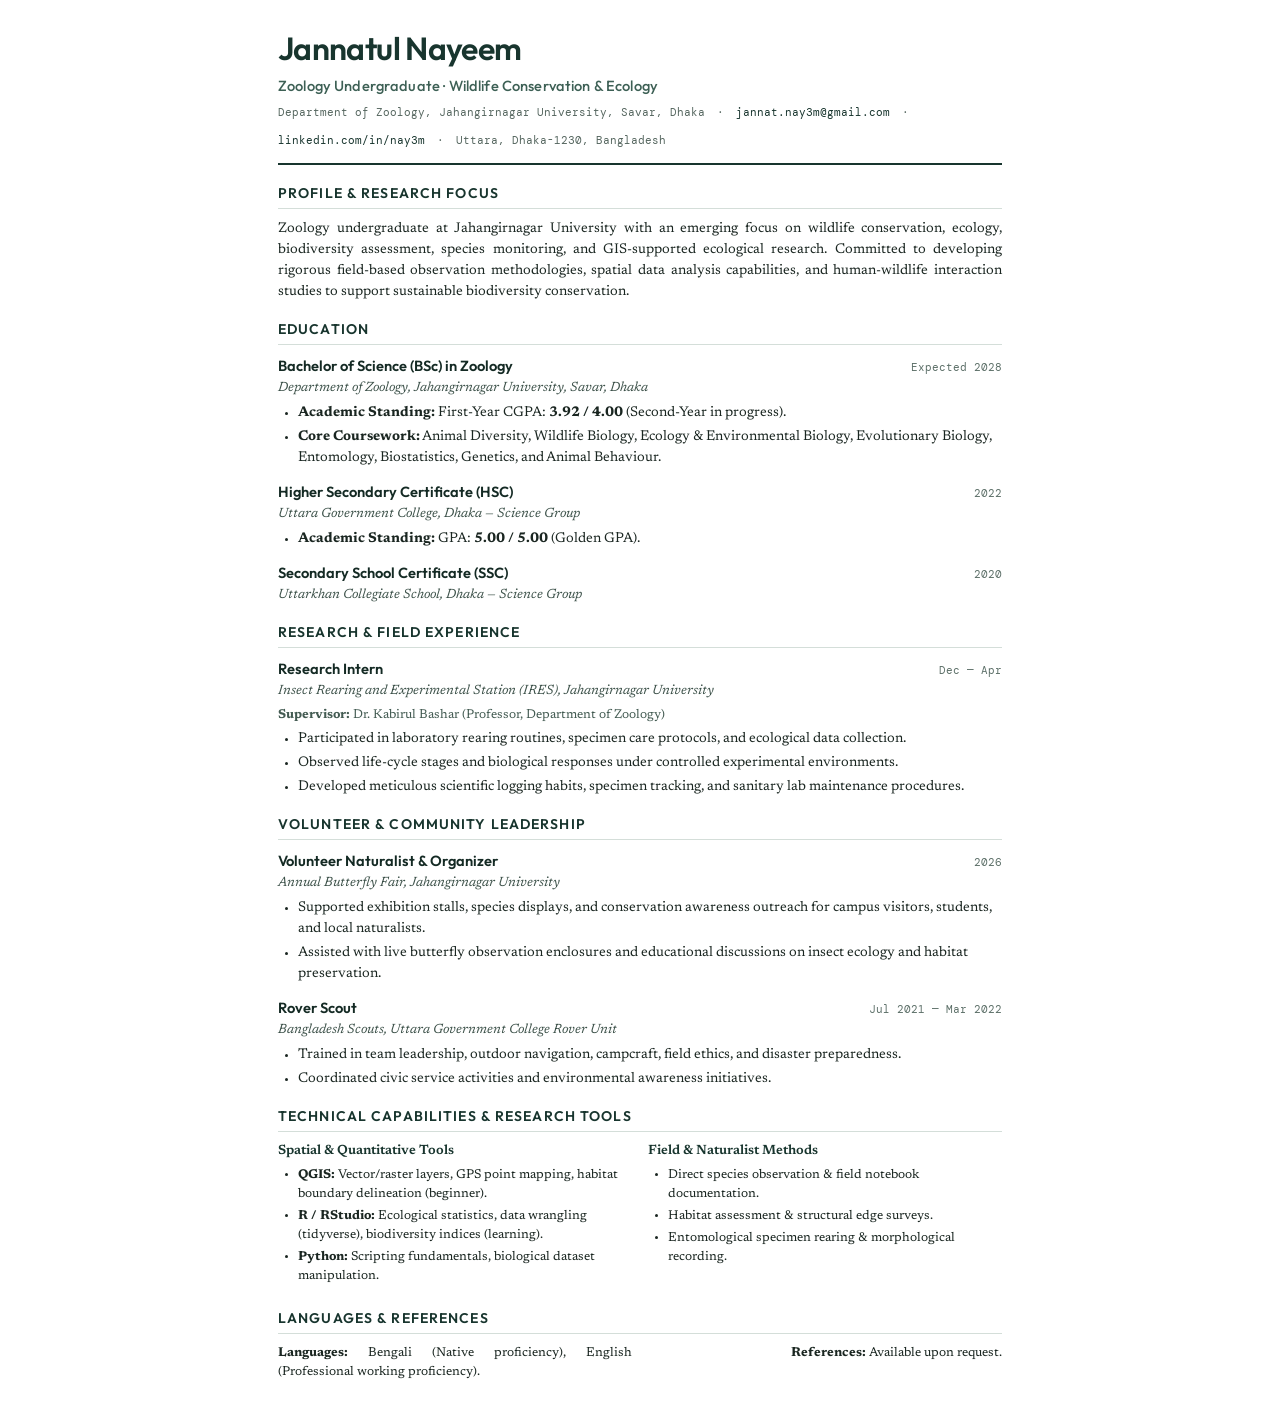
==== cv.html @ 40a9e7b9 "feat: full polish pass — animations, a11y, meta, PDF CV, micro-interactions HTML (index.html): - Add" ====
<!doctype html>
<html lang="en">
<head>
  <meta charset="utf-8">
  <title>Jannatul Nayeem — Curriculum Vitae</title>
  <meta name="viewport" content="width=device-width, initial-scale=1">
  <link rel="preconnect" href="https://fonts.googleapis.com">
  <link rel="preconnect" href="https://fonts.gstatic.com" crossorigin>
  <link href="https://fonts.googleapis.com/css2?family=DM+Mono:wght@400;500&family=Newsreader:ital,opsz,wght@0,6..72,400;0,6..72,600;1,6..72,400&family=Outfit:wght@400;500;600&display=swap" rel="stylesheet">
  <style>
    @page {
      size: A4;
      margin: 18mm 18mm 18mm 18mm;
    }
    * {
      box-sizing: border-box;
      margin: 0;
      padding: 0;
    }
    body {
      font-family: "Newsreader", Georgia, serif;
      font-size: 10.5pt;
      line-height: 1.5;
      color: #1a2621;
      background: #ffffff;
      padding: 0;
      -webkit-font-smoothing: antialiased;
    }
    .cv-container {
      max-width: 780px;
      margin: 0 auto;
      padding: 24px 28px;
    }
    header {
      border-bottom: 2px solid #18352e;
      padding-bottom: 14px;
      margin-bottom: 18px;
    }
    h1 {
      font-family: "Outfit", sans-serif;
      font-size: 24pt;
      font-weight: 600;
      letter-spacing: -0.02em;
      color: #18352e;
      margin-bottom: 3px;
    }
    .tagline {
      font-family: "Outfit", sans-serif;
      font-size: 11pt;
      font-weight: 500;
      color: #3d6055;
      margin-bottom: 8px;
      letter-spacing: 0.01em;
    }
    .contact-bar {
      font-family: "DM Mono", monospace;
      font-size: 8.5pt;
      color: #55665f;
      display: flex;
      flex-wrap: wrap;
      gap: 12px;
      line-height: 1.4;
    }
    .contact-bar span {
      display: inline-flex;
      align-items: center;
    }
    .contact-bar a {
      color: #18352e;
      text-decoration: none;
    }
    section {
      margin-bottom: 16px;
    }
    h2 {
      font-family: "Outfit", sans-serif;
      font-size: 10.5pt;
      font-weight: 600;
      text-transform: uppercase;
      letter-spacing: 0.08em;
      color: #18352e;
      border-bottom: 1px solid #d4ded9;
      padding-bottom: 4px;
      margin-bottom: 10px;
    }
    p {
      margin-bottom: 6px;
      text-align: justify;
    }
    .entry {
      margin-bottom: 12px;
      page-break-inside: avoid;
    }
    .entry-header {
      display: flex;
      justify-content: space-between;
      align-items: baseline;
      margin-bottom: 2px;
    }
    .entry-title {
      font-family: "Outfit", sans-serif;
      font-size: 11pt;
      font-weight: 600;
      color: #142a24;
    }
    .entry-meta {
      font-family: "DM Mono", monospace;
      font-size: 8.5pt;
      color: #5d7069;
    }
    .entry-subtitle {
      font-style: italic;
      color: #3b5048;
      font-size: 10pt;
      margin-bottom: 4px;
    }
    ul {
      list-style-type: disc;
      padding-left: 20px;
      margin-top: 4px;
      margin-bottom: 6px;
    }
    li {
      margin-bottom: 3px;
    }
    .pill-list {
      display: flex;
      flex-wrap: wrap;
      gap: 6px 12px;
      font-family: "DM Mono", monospace;
      font-size: 8.5pt;
      color: #2b453d;
      margin-top: 4px;
    }
    .pill-item {
      background: #f1f6f3;
      padding: 2px 8px;
      border-radius: 4px;
      border: 1px solid #d5e0da;
    }
    .grid-2col {
      display: grid;
      grid-template-columns: 1fr 1fr;
      gap: 16px;
    }
    @media print {
      body {
        padding: 0;
      }
      .cv-container {
        padding: 0;
      }
    }
  </style>
</head>
<body>
  <div class="cv-container">
    <header>
      <h1>Jannatul Nayeem</h1>
      <div class="tagline">Zoology Undergraduate · Wildlife Conservation &amp; Ecology</div>
      <div class="contact-bar">
        <span>Department of Zoology, Jahangirnagar University, Savar, Dhaka</span>
        <span>·</span>
        <span><a href="mailto:jannat.nay3m@gmail.com">jannat.nay3m@gmail.com</a></span>
        <span>·</span>
        <span><a href="https://www.linkedin.com/in/nay3m">linkedin.com/in/nay3m</a></span>
        <span>·</span>
        <span>Uttara, Dhaka-1230, Bangladesh</span>
      </div>
    </header>

    <section>
      <h2>Profile &amp; Research Focus</h2>
      <p>
        Zoology undergraduate at Jahangirnagar University with an emerging focus on wildlife conservation, ecology, biodiversity assessment, species monitoring, and GIS-supported ecological research. Committed to developing rigorous field-based observation methodologies, spatial data analysis capabilities, and human-wildlife interaction studies to support sustainable biodiversity conservation.
      </p>
    </section>

    <section>
      <h2>Education</h2>
      <div class="entry">
        <div class="entry-header">
          <span class="entry-title">Bachelor of Science (BSc) in Zoology</span>
          <span class="entry-meta">Expected 2028</span>
        </div>
        <div class="entry-subtitle">Department of Zoology, Jahangirnagar University, Savar, Dhaka</div>
        <ul>
          <li><strong>Academic Standing:</strong> First-Year CGPA: <strong>3.92 / 4.00</strong> (Second-Year in progress).</li>
          <li><strong>Core Coursework:</strong> Animal Diversity, Wildlife Biology, Ecology &amp; Environmental Biology, Evolutionary Biology, Entomology, Biostatistics, Genetics, and Animal Behaviour.</li>
        </ul>
      </div>

      <div class="entry">
        <div class="entry-header">
          <span class="entry-title">Higher Secondary Certificate (HSC)</span>
          <span class="entry-meta">2022</span>
        </div>
        <div class="entry-subtitle">Uttara Government College, Dhaka — Science Group</div>
        <ul>
          <li><strong>Academic Standing:</strong> GPA: <strong>5.00 / 5.00</strong> (Golden GPA).</li>
        </ul>
      </div>

      <div class="entry">
        <div class="entry-header">
          <span class="entry-title">Secondary School Certificate (SSC)</span>
          <span class="entry-meta">2020</span>
        </div>
        <div class="entry-subtitle">Uttarkhan Collegiate School, Dhaka — Science Group</div>
      </div>
    </section>

    <section>
      <h2>Research &amp; Field Experience</h2>
      <div class="entry">
        <div class="entry-header">
          <span class="entry-title">Research Intern</span>
          <span class="entry-meta">Dec — Apr</span>
        </div>
        <div class="entry-subtitle">Insect Rearing and Experimental Station (IRES), Jahangirnagar University</div>
        <div style="font-size: 9.5pt; color: #435b52; margin-bottom: 4px;"><strong>Supervisor:</strong> Dr. Kabirul Bashar (Professor, Department of Zoology)</div>
        <ul>
          <li>Participated in laboratory rearing routines, specimen care protocols, and ecological data collection.</li>
          <li>Observed life-cycle stages and biological responses under controlled experimental environments.</li>
          <li>Developed meticulous scientific logging habits, specimen tracking, and sanitary lab maintenance procedures.</li>
        </ul>
      </div>
    </section>

    <section>
      <h2>Volunteer &amp; Community Leadership</h2>
      <div class="entry">
        <div class="entry-header">
          <span class="entry-title">Volunteer Naturalist &amp; Organizer</span>
          <span class="entry-meta">2026</span>
        </div>
        <div class="entry-subtitle">Annual Butterfly Fair, Jahangirnagar University</div>
        <ul>
          <li>Supported exhibition stalls, species displays, and conservation awareness outreach for campus visitors, students, and local naturalists.</li>
          <li>Assisted with live butterfly observation enclosures and educational discussions on insect ecology and habitat preservation.</li>
        </ul>
      </div>

      <div class="entry">
        <div class="entry-header">
          <span class="entry-title">Rover Scout</span>
          <span class="entry-meta">Jul 2021 — Mar 2022</span>
        </div>
        <div class="entry-subtitle">Bangladesh Scouts, Uttara Government College Rover Unit</div>
        <ul>
          <li>Trained in team leadership, outdoor navigation, campcraft, field ethics, and disaster preparedness.</li>
          <li>Coordinated civic service activities and environmental awareness initiatives.</li>
        </ul>
      </div>
    </section>

    <section>
      <h2>Technical Capabilities &amp; Research Tools</h2>
      <div class="grid-2col">
        <div>
          <div style="font-size: 10pt; font-weight: 600; color: #18352e; margin-bottom: 4px;">Spatial &amp; Quantitative Tools</div>
          <ul style="font-size: 9.5pt;">
            <li><strong>QGIS:</strong> Vector/raster layers, GPS point mapping, habitat boundary delineation (beginner).</li>
            <li><strong>R / RStudio:</strong> Ecological statistics, data wrangling (tidyverse), biodiversity indices (learning).</li>
            <li><strong>Python:</strong> Scripting fundamentals, biological dataset manipulation.</li>
          </ul>
        </div>
        <div>
          <div style="font-size: 10pt; font-weight: 600; color: #18352e; margin-bottom: 4px;">Field &amp; Naturalist Methods</div>
          <ul style="font-size: 9.5pt;">
            <li>Direct species observation &amp; field notebook documentation.</li>
            <li>Habitat assessment &amp; structural edge surveys.</li>
            <li>Entomological specimen rearing &amp; morphological recording.</li>
          </ul>
        </div>
      </div>
    </section>

    <section>
      <h2>Languages &amp; References</h2>
      <div class="grid-2col">
        <p style="font-size: 9.5pt;"><strong>Languages:</strong> Bengali (Native proficiency), English (Professional working proficiency).</p>
        <p style="font-size: 9.5pt; text-align: right;"><strong>References:</strong> Available upon request.</p>
      </div>
    </section>
  </div>
</body>
</html>
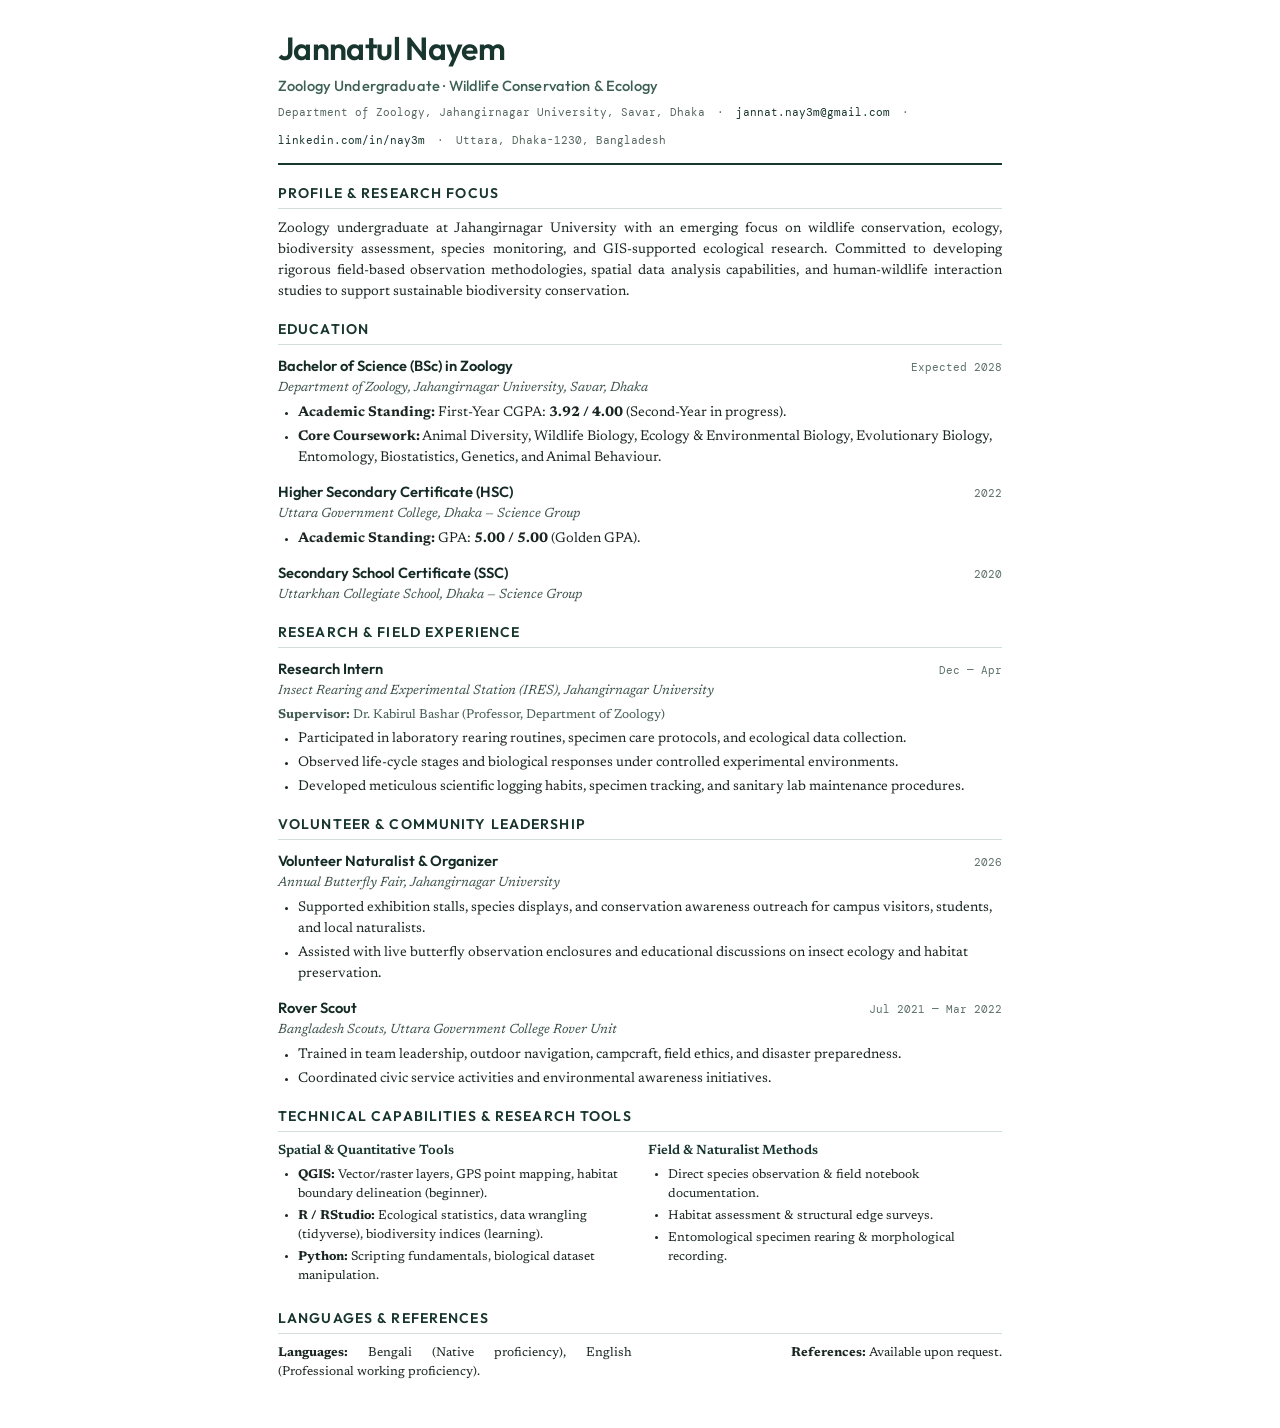
==== commit 07b6fbe4: "Correct name spelling across portfolio and CV" ====
--- a/cv.html
+++ b/cv.html
@@ -2,7 +2,7 @@
 <html lang="en">
 <head>
   <meta charset="utf-8">
-  <title>Jannatul Nayeem — Curriculum Vitae</title>
+  <title>Jannatul Nayem — Curriculum Vitae</title>
   <meta name="viewport" content="width=device-width, initial-scale=1">
   <link rel="preconnect" href="https://fonts.googleapis.com">
   <link rel="preconnect" href="https://fonts.gstatic.com" crossorigin>
@@ -156,7 +156,7 @@
 <body>
   <div class="cv-container">
     <header>
-      <h1>Jannatul Nayeem</h1>
+      <h1>Jannatul Nayem</h1>
       <div class="tagline">Zoology Undergraduate · Wildlife Conservation &amp; Ecology</div>
       <div class="contact-bar">
         <span>Department of Zoology, Jahangirnagar University, Savar, Dhaka</span>
